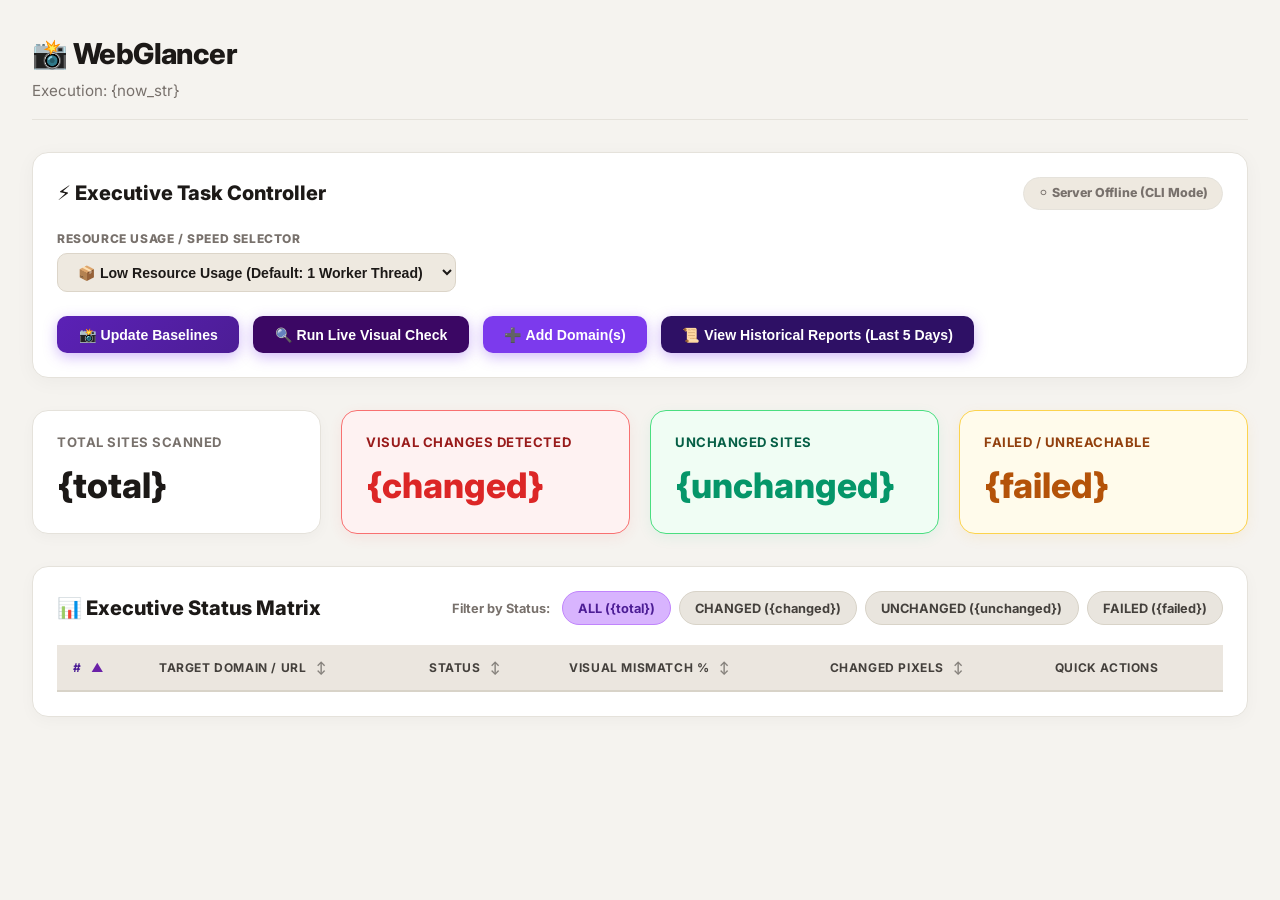
==== monitor/web/index.html @ 9c3ec3ea "Update header subtitle to only display Execution time" ====
<!DOCTYPE html>
<html lang="en">
<head>
    <meta charset="UTF-8">
    <meta name="viewport" content="width=device-width, initial-scale=1.0">
    <title>WebGlancer - Dashboard</title>
    <link href="https://fonts.googleapis.com/css2?family=Inter:wght@400;600;700;800&display=swap" rel="stylesheet">
    <link rel="stylesheet" href="styles.css">
</head>
<body>
    <div class="header">
        <h1>📸 WebGlancer</h1>
        <p>Execution: {now_str}</p>
    </div>

    <!-- Executive Task Control Panel -->
    <div class="control-panel-card">
        <div class="control-panel-header">
            <div class="panel-title">
                <h2>⚡ Executive Task Controller</h2>
            </div>
            <div id="serverStatusBadge" class="server-badge offline">
                Checking server status...
            </div>
        </div>
        <div class="control-panel-body">
            <div class="control-group">
                <label for="speedSelect">Resource Usage / Speed Selector</label>
                <select id="speedSelect" class="control-select">
                    <option value="low" selected>📦 Low Resource Usage (Default: 1 Worker Thread)</option>
                    <option value="medium">⚡ Medium Speed (4 Worker Threads)</option>
                    <option value="high">🚀 High Speed (8 Worker Threads)</option>
                </select>
            </div>
            <div class="button-group">
                <button id="btn-update-baseline" class="btn-action btn-update-baseline" onclick="triggerTask('update')">
                    📸 Update Baselines
                </button>
                <button id="btn-live-check" class="btn-action btn-live-check" onclick="triggerTask('check')">
                    🔍 Run Live Visual Check
                </button>
                <button id="btn-toggle-add-domain" class="btn-action btn-add-domain button-rh" data-rh-target="addDomainCard" onclick="toggleAddDomainCard()">
                    ➕ Add Domain(s)
                </button>
                <button id="btn-toggle-history" class="btn-action btn-history button-rh" data-rh-target="historyCard" onclick="toggleHistoryCard()">
                    📜 View Historical Reports (Last 5 Days)
                </button>
            </div>
        </div>
    </div>

    <!-- Add Domain Expandable Card -->
    <div id="addDomainCard" class="add-domain-card hidden">
        <div class="add-domain-header">
            <h3>➕ Add New Domain(s) for Monitoring</h3>
            <button onclick="toggleAddDomainCard()" style="background:none; border:none; color:var(--text-muted); cursor:pointer; font-size:1.2rem;">✖</button>
        </div>
        <p style="font-size:0.85rem; color:var(--text-muted); margin-bottom:0.75rem;">Enter one or multiple target domain URLs below (e.g. <code>https://example.com</code>, one per line):</p>
        <textarea id="newDomainsTextarea" class="add-domain-textarea" placeholder="https://example.com&#10;https://news.ycombinator.com"></textarea>
        <div class="add-domain-actions">
            <label class="checkbox-label">
                <input type="checkbox" id="autoBaselineCheckbox" checked>
                📸 Automatically capture initial baseline screenshot for newly added domain(s)
            </label>
            <div style="display:flex; gap:0.5rem;">
                <button class="btn-action" style="background:#e9e5de; color:#1c1917; box-shadow:none;" onclick="toggleAddDomainCard()">Cancel</button>
                <button id="btn-submit-add-domain" class="btn-action btn-add-domain" onclick="submitAddDomains()">Add to Monitoring</button>
            </div>
        </div>
    </div>

    <!-- Historical Reports Expandable Card -->
    <div id="historyCard" class="history-card hidden">
        <div class="history-header">
            <div>
                <h3 style="display:flex; align-items:center; gap:0.5rem; color:#1c1917; font-size:1.15rem; font-weight:800;">
                    📜 Historical Reports Archive (5-Day Retention Window)
                </h3>
                <p style="font-size:0.85rem; color:var(--text-muted); margin-top:0.25rem;">
                    The suite automatically retains 1 report per calendar day for up to 5 days. Click <strong>View Report</strong> below to inspect any previous execution report.
                </p>
            </div>
            <button onclick="toggleHistoryCard()" style="background:none; border:none; color:var(--text-muted); cursor:pointer; font-size:1.2rem;">✖</button>
        </div>
        <div id="historyGrid" class="history-grid">
            <!-- Dynamically populated -->
        </div>
    </div>

    <!-- Live Task Progress Banner -->
    <div id="progressContainer" class="progress-banner hidden">
        <div class="progress-header">
            <div class="progress-title">
                <span class="spinner"></span>
                <span id="progressTaskTitle">Executing Task...</span>
            </div>
            <div id="progressSpeedBadge" class="speed-badge">Low Resource (1 Worker)</div>
        </div>
        <div class="progress-bar-wrapper">
            <div id="progressBarFill" class="progress-bar-fill" style="width: 0%;"></div>
        </div>
        <div class="progress-details">
            <span id="progressPercentageText">0% Completed (0/0)</span>
            <span id="progressActiveUrl">Initializing...</span>
        </div>
        <div id="progressLogBox" class="progress-log-box"></div>
    </div>

    <!-- Executive Summary Cards -->
    <div class="summary-cards">
        <div class="card card-total">
            <div class="title">Total Sites Scanned</div>
            <div class="value">{total}</div>
        </div>
        <div class="card card-changed">
            <div class="title">Visual Changes Detected</div>
            <div class="value">{changed}</div>
        </div>
        <div class="card card-unchanged">
            <div class="title">Unchanged Sites</div>
            <div class="value">{unchanged}</div>
        </div>
        <div class="card card-failed">
            <div class="title">Failed / Unreachable</div>
            <div class="value">{failed}</div>
        </div>
    </div>

    <!-- Executive Summary Table Card -->
    <div class="summary-table-card">
        <div class="summary-table-header">
            <h2>📊 Executive Status Matrix</h2>
            <div class="table-filter-bar">
                <span style="font-size:0.8rem; color:var(--text-muted); font-weight:700; margin-right:0.25rem;">Filter by Status:</span>
                <span class="filter-chip active" onclick="setStatusFilter('ALL', this)">ALL ({total})</span>
                <span class="filter-chip" onclick="setStatusFilter('CHANGED', this)">CHANGED ({changed})</span>
                <span class="filter-chip" onclick="setStatusFilter('UNCHANGED', this)">UNCHANGED ({unchanged})</span>
                <span class="filter-chip" onclick="setStatusFilter('FAILED', this)">FAILED ({failed})</span>
            </div>
        </div>
        <div class="table-responsive">
            <table class="summary-table">
                <thead>
                    <tr>
                        <th id="th-index" class="sortable active" onclick="handleSort('index')"># <span id="sort-icon-index" class="sort-icon">▲</span></th>
                        <th id="th-url" class="sortable" onclick="handleSort('url')">Target Domain / URL <span id="sort-icon-url" class="sort-icon">↕</span></th>
                        <th id="th-status" class="sortable" onclick="handleSort('status')">Status <span id="sort-icon-status" class="sort-icon">↕</span></th>
                        <th id="th-percentage" class="sortable" onclick="handleSort('percentage')">Visual Mismatch % <span id="sort-icon-percentage" class="sort-icon">↕</span></th>
                        <th id="th-changed_pixels" class="sortable" onclick="handleSort('changed_pixels')">Changed Pixels <span id="sort-icon-changed_pixels" class="sort-icon">↕</span></th>
                        <th>Quick Actions</th>
                    </tr>
                </thead>
                <tbody id="summaryTableBody">
                    <!-- Populated dynamically via JS -->
                </tbody>
            </table>
        </div>
    </div>

    <div id="app">
        <!-- Snapshot blocks populated dynamically via JS -->
    </div>

    <!-- Floating Smooth Scroll To Top Button -->
    <button id="scrollToTopBtn" class="scroll-top-btn" onclick="scrollToTop()" title="Scroll back to top">
        <svg viewBox="0 0 24 24"><path d="M12 4l-8 8h5v8h6v-8h5z"/></svg>
        <span>Top</span>
    </button>

    <script>
        window.initialReportData = {report_data_json};
        window.initialHistoryData = {history_data_json};
    </script>
    <script src="app.js"></script>
</body>
</html>
---- monitor/web/styles.css ----
/* styles.css - WebGlancer Light Design System */
:root {
    --bg-main: #f5f3ef;
    --bg-card: #ffffff;
    --border-color: #e5e2db;
    --text-primary: #1c1917;
    --text-muted: #78716c;
    --accent-changed: #dc2626;
    --accent-unchanged: #059669;
    --accent-failed: #b45309;
    --accent-blue: #0284c7;
    --accent-purple: #7c3aed;
    --accent-dark-purple: #3b0764;
}
* { box-sizing: border-box; margin: 0; padding: 0; }
html { scroll-behavior: smooth; }
body {
    font-family: 'Inter', system-ui, -apple-system, sans-serif;
    background-color: var(--bg-main);
    color: var(--text-primary);
    padding: 2rem;
    line-height: 1.5;
}
.header {
    margin-bottom: 2rem;
    border-bottom: 1px solid var(--border-color);
    padding-bottom: 1rem;
}
.header h1 { font-size: 1.8rem; font-weight: 800; color: #1c1917; display: flex; align-items: center; gap: 0.5rem; letter-spacing: -0.02em; }
.header p { color: var(--text-muted); font-size: 0.95rem; margin-top: 0.3rem; }

.summary-cards {
    display: grid;
    grid-template-columns: repeat(auto-fit, minmax(220px, 1fr));
    gap: 1.25rem;
    margin-bottom: 2rem;
}
.card {
    background: var(--bg-card);
    border: 1px solid var(--border-color);
    border-radius: 16px;
    padding: 1.35rem 1.5rem;
    box-shadow: 0 4px 14px rgba(0, 0, 0, 0.03);
    transition: transform 0.2s ease, box-shadow 0.2s ease;
}
.card:hover {
    transform: translateY(-2px);
    box-shadow: 0 6px 18px rgba(0, 0, 0, 0.06);
}
.card .title { font-size: 0.82rem; text-transform: uppercase; color: var(--text-muted); font-weight: 700; letter-spacing: 0.04em; }
.card .value { font-size: 2.2rem; font-weight: 800; margin-top: 0.4rem; color: #1c1917; }

/* Specific summary card color themes matching designer screenshot */
.card-total {
    background: #ffffff;
    border: 1px solid #e5e2db;
}
.card-changed {
    background: #fef2f2;
    border: 1.5px solid #f87171;
    box-shadow: 0 4px 14px rgba(239, 68, 68, 0.08);
}
.card-changed .title { color: #991b1b; }
.card-changed .value { color: #dc2626; }

.card-unchanged {
    background: #f0fdf4;
    border: 1.5px solid #4ade80;
    box-shadow: 0 4px 14px rgba(16, 185, 129, 0.08);
}
.card-unchanged .title { color: #065f46; }
.card-unchanged .value { color: #059669; }

.card-failed {
    background: #fffbeb;
    border: 1.5px solid #fcd34d;
    box-shadow: 0 4px 14px rgba(245, 158, 11, 0.08);
}
.card-failed .title { color: #92400e; }
.card-failed .value { color: #b45309; }

/* Executive Summary Table & Sort Styles */
.summary-table-card {
    background: var(--bg-card);
    border: 1px solid var(--border-color);
    border-radius: 16px;
    padding: 1.5rem;
    margin-bottom: 2.5rem;
    box-shadow: 0 4px 16px rgba(0, 0, 0, 0.03);
}
.summary-table-header {
    display: flex;
    justify-content: space-between;
    align-items: center;
    flex-wrap: wrap;
    gap: 1rem;
    margin-bottom: 1.25rem;
}
.summary-table-card h2 {
    font-size: 1.25rem;
    font-weight: 800;
    color: #1c1917;
    display: flex;
    align-items: center;
    gap: 0.5rem;
}

.table-filter-bar {
    display: flex;
    align-items: center;
    gap: 0.5rem;
    flex-wrap: wrap;
}
.filter-chip {
    padding: 0.4rem 0.95rem;
    border-radius: 20px;
    font-size: 0.8rem;
    font-weight: 700;
    cursor: pointer;
    background: #e9e5de;
    border: 1px solid #d8d3c8;
    color: #44403c;
    transition: all 0.2s ease;
    user-select: none;
}
.filter-chip:hover, .filter-chip.active {
    background: #d8b4fe;
    color: #4c1d95;
    border-color: #c084fc;
}

.table-responsive {
    overflow-x: auto;
}
.summary-table {
    width: 100%;
    border-collapse: collapse;
    font-size: 0.9rem;
    text-align: left;
}
.summary-table th {
    background: #ebe6df;
    color: #44403c;
    font-weight: 700;
    padding: 0.85rem 1rem;
    border-bottom: 2px solid #d8d3c8;
    text-transform: uppercase;
    font-size: 0.75rem;
    letter-spacing: 0.05em;
}
.summary-table th.sortable {
    cursor: pointer;
    user-select: none;
    transition: background 0.2s ease, color 0.2s ease;
}
.summary-table th.sortable:hover {
    background: #dfd9ce;
    color: #1c1917;
}
.summary-table th.sortable.active {
    color: #4c1d95;
}
.sort-icon {
    display: inline-block;
    margin-left: 0.35rem;
    opacity: 0.6;
    font-size: 0.75rem;
}
.summary-table th.sortable.active .sort-icon {
    opacity: 1;
    color: #6b21a8;
}

.summary-table td {
    padding: 0.9rem 1rem;
    border-bottom: 1px solid #eeebe5;
    vertical-align: middle;
}
.summary-table tr:hover {
    background: #faf8f5;
}

.url-block {
    background: var(--bg-card);
    border: 1px solid var(--border-color);
    border-radius: 16px;
    margin-bottom: 2rem;
    overflow: hidden;
    box-shadow: 0 4px 16px rgba(0, 0, 0, 0.03);
}

/* Badge styling matching screenshot */
.badge {
    padding: 0.3rem 0.85rem;
    border-radius: 20px;
    font-size: 0.78rem;
    font-weight: 800;
    text-transform: uppercase;
    letter-spacing: 0.04em;
    display: inline-block;
}
.badge-changed {
    background: #ffedd5;
    color: #c2410c;
    border: 1.5px solid #fb923c;
}
.badge-unchanged {
    background: #e0f2fe;
    color: #0369a1;
    border: 1.5px solid #38bdf8;
}
.badge-failed {
    background: #fef3c7;
    color: #b45309;
    border: 1.5px solid #f59e0b;
}

.image-grid {
    display: grid;
    grid-template-columns: repeat(auto-fit, minmax(320px, 1fr));
    gap: 1.5rem;
    padding: 1.5rem;
    background: #faf8f5;
}
.img-container {
    background: #ffffff;
    border: 1px solid #e2e8f0;
    border-radius: 10px;
    padding: 0.85rem;
    box-shadow: 0 2px 8px rgba(0, 0, 0, 0.03);
}
.img-title {
    font-size: 0.85rem;
    font-weight: 700;
    margin-bottom: 0.6rem;
    color: var(--text-muted);
    text-align: center;
}
.img-container img {
    width: 100%;
    height: auto;
    border-radius: 6px;
    display: block;
    border: 1px solid #e2e8f0;
}

/* Task Control Panel & Live Progress Banner */
.control-panel-card {
    background: var(--bg-card);
    border: 1px solid var(--border-color);
    border-radius: 16px;
    padding: 1.5rem;
    margin-bottom: 2rem;
    box-shadow: 0 4px 20px rgba(0, 0, 0, 0.04);
}
.control-panel-header {
    display: flex;
    justify-content: space-between;
    align-items: center;
    margin-bottom: 1.25rem;
    flex-wrap: wrap;
    gap: 1rem;
}
.panel-title h2 {
    font-size: 1.25rem;
    font-weight: 800;
    color: #1c1917;
    display: flex;
    align-items: center;
    gap: 0.5rem;
}
.server-badge {
    padding: 0.38rem 0.9rem;
    border-radius: 20px;
    font-size: 0.78rem;
    font-weight: 800;
    display: inline-flex;
    align-items: center;
    gap: 0.4rem;
}
.server-badge.online {
    background: #e9d5ff;
    color: #6b21a8;
    border: 1.5px solid #c084fc;
    box-shadow: 0 0 12px rgba(192, 132, 252, 0.35);
}
.server-badge.offline {
    background: #eee9e0;
    color: var(--text-muted);
    border: 1px solid var(--border-color);
}

.control-panel-body {
    display: flex;
    align-items: center;
    gap: 1.5rem;
    flex-wrap: wrap;
}
.control-group {
    display: flex;
    flex-direction: column;
    gap: 0.35rem;
}
.control-group label {
    font-size: 0.75rem;
    font-weight: 800;
    color: var(--text-muted);
    text-transform: uppercase;
    letter-spacing: 0.05em;
}
.control-select {
    background: #eee9e0;
    color: #1c1917;
    border: 1px solid #dcd5c9;
    padding: 0.6rem 1rem;
    border-radius: 10px;
    font-size: 0.88rem;
    font-weight: 700;
    outline: none;
    cursor: pointer;
    transition: border-color 0.2s ease;
}
.control-select:focus {
    border-color: var(--accent-purple);
}

.button-group {
    display: flex;
    gap: 0.85rem;
    flex-wrap: wrap;
    align-items: center;
}

/* Purple Glow Action Buttons Matching Screenshot */
.btn-action {
    padding: 0.65rem 1.35rem;
    border-radius: 10px;
    font-size: 0.88rem;
    font-weight: 700;
    border: none;
    cursor: pointer;
    transition: all 0.2s ease;
    display: inline-flex;
    align-items: center;
    gap: 0.5rem;
    color: #ffffff;
    box-shadow: 0 4px 14px rgba(124, 58, 237, 0.35);
}

.btn-update-baseline {
    background: linear-gradient(135deg, #5b21b6, #4c1d95);
}
.btn-update-baseline:hover:not(:disabled) {
    background: linear-gradient(135deg, #6d28d9, #5b21b6);
    box-shadow: 0 6px 18px rgba(109, 40, 217, 0.5);
    transform: translateY(-1px);
}

.btn-live-check {
    background: #3b0764;
}
.btn-live-check:hover:not(:disabled) {
    background: #4c1d95;
    box-shadow: 0 6px 18px rgba(76, 29, 149, 0.5);
    transform: translateY(-1px);
}

.btn-add-domain {
    background: #7c3aed;
}
.btn-add-domain:hover:not(:disabled) {
    background: #8b5cf6;
    box-shadow: 0 6px 18px rgba(139, 92, 246, 0.5);
    transform: translateY(-1px);
}

.btn-history {
    background: #2e1065;
}
.btn-history:hover:not(:disabled) {
    background: #3b0764;
    box-shadow: 0 6px 18px rgba(59, 7, 100, 0.5);
    transform: translateY(-1px);
}

.btn-action:disabled {
    opacity: 0.4;
    cursor: not-allowed;
    box-shadow: none;
}

/* Progress Banner */
.progress-banner {
    background: #ffffff;
    border: 1.5px solid var(--accent-purple);
    border-radius: 16px;
    padding: 1.25rem 1.5rem;
    margin-bottom: 2rem;
    box-shadow: 0 8px 30px rgba(124, 58, 237, 0.15);
}
.progress-banner.hidden { display: none; }
.progress-header {
    display: flex;
    justify-content: space-between;
    align-items: center;
    margin-bottom: 0.8rem;
    flex-wrap: wrap;
    gap: 0.5rem;
}
.progress-title {
    font-size: 1rem;
    font-weight: 800;
    color: #1c1917;
    display: flex;
    align-items: center;
    gap: 0.6rem;
}
.speed-badge {
    font-size: 0.75rem;
    font-weight: 800;
    padding: 0.25rem 0.65rem;
    border-radius: 12px;
    background: #e9d5ff;
    color: #6b21a8;
    border: 1px solid #c084fc;
}
.progress-bar-wrapper {
    width: 100%;
    height: 10px;
    background: #eee9e0;
    border-radius: 5px;
    overflow: hidden;
    margin-bottom: 0.8rem;
}
.progress-bar-fill {
    height: 100%;
    background: linear-gradient(90deg, #7c3aed, #a855f7);
    transition: width 0.3s ease;
}
.progress-details {
    display: flex;
    justify-content: space-between;
    font-size: 0.85rem;
    color: var(--text-muted);
    flex-wrap: wrap;
    gap: 0.5rem;
}
.progress-log-box {
    margin-top: 0.8rem;
    max-height: 120px;
    overflow-y: auto;
    background: #f8fafc;
    border: 1px solid #e2e8f0;
    border-radius: 8px;
    padding: 0.6rem 0.8rem;
    font-family: monospace;
    font-size: 0.8rem;
    color: #334155;
}
.spinner {
    width: 16px;
    height: 16px;
    border: 2px solid rgba(124, 58, 237, 0.2);
    border-top-color: var(--accent-purple);
    border-radius: 50%;
    animation: spin 0.8s linear infinite;
    display: inline-block;
}
@keyframes spin { to { transform: rotate(360deg); } }

/* Single-Domain Action Buttons */
.url-header {
    padding: 1rem 1.5rem;
    background: #faf8f5;
    border-bottom: 1px solid var(--border-color);
    display: flex;
    justify-content: space-between;
    align-items: center;
    flex-wrap: wrap;
    gap: 0.75rem;
}
.url-title-wrapper {
    display: flex;
    align-items: center;
    gap: 0.85rem;
    flex-wrap: wrap;
}
.domain-action-buttons {
    display: inline-flex;
    align-items: center;
    gap: 0.4rem;
}
.btn-domain-action {
    padding: 0.35rem 0.8rem;
    border-radius: 8px;
    font-size: 0.78rem;
    font-weight: 700;
    border: none;
    cursor: pointer;
    transition: all 0.2s ease;
    display: inline-flex;
    align-items: center;
    gap: 0.35rem;
}
.btn-domain-update {
    background: #6d28d9;
    color: #ffffff;
    box-shadow: 0 2px 8px rgba(109, 40, 217, 0.3);
}
.btn-domain-update:hover:not(:disabled) {
    background: #5b21b6;
}
.btn-domain-check {
    background: #3b0764;
    color: #ffffff;
    box-shadow: 0 2px 8px rgba(59, 7, 100, 0.3);
}
.btn-domain-check:hover:not(:disabled) {
    background: #4c1d95;
}
.btn-domain-remove {
    background: #f3f4f6;
    color: #374151;
    border: 1px solid #d1d5db;
}
.btn-domain-remove:hover:not(:disabled) {
    background: #e5e7eb;
    color: #111827;
}

/* Reveal & Hide Card Styling (button-rh) */
.button-rh {
    position: relative;
    cursor: pointer;
    transition: all 0.2s ease;
}
.button-rh:active {
    transform: scale(0.98);
}

.add-domain-card {
    background: var(--bg-card);
    border: 1.5px solid #c084fc;
    border-radius: 16px;
    padding: 1.5rem;
    margin-bottom: 2rem;
    box-shadow: 0 8px 30px rgba(192, 132, 252, 0.2);
    transition: all 0.3s ease;
}
.add-domain-card.hidden { display: none; }
.add-domain-header {
    display: flex;
    justify-content: space-between;
    align-items: center;
    margin-bottom: 1rem;
}
.add-domain-header h3 {
    font-size: 1.1rem;
    font-weight: 800;
    color: #1c1917;
    display: flex;
    align-items: center;
    gap: 0.5rem;
}
.add-domain-textarea {
    width: 100%;
    height: 90px;
    background: #faf8f5;
    color: #1c1917;
    border: 1px solid var(--border-color);
    border-radius: 10px;
    padding: 0.75rem 1rem;
    font-family: monospace;
    font-size: 0.88rem;
    margin-bottom: 1rem;
    outline: none;
    resize: vertical;
    box-sizing: border-box;
}
.add-domain-textarea:focus {
    border-color: var(--accent-purple);
}
.add-domain-actions {
    display: flex;
    justify-content: space-between;
    align-items: center;
    flex-wrap: wrap;
    gap: 1rem;
}
.checkbox-label {
    display: inline-flex;
    align-items: center;
    gap: 0.5rem;
    font-size: 0.85rem;
    color: var(--text-muted);
    cursor: pointer;
}

/* Summary Table Action Cell Buttons matching Screenshot */
.table-action-cell {
    display: flex;
    align-items: center;
    gap: 0.4rem;
}
.btn-sm-action {
    padding: 0.35rem 0.75rem;
    border-radius: 8px;
    font-size: 0.78rem;
    font-weight: 700;
    border: none;
    cursor: pointer;
    transition: all 0.2s ease;
    display: inline-flex;
    align-items: center;
    gap: 0.3rem;
}
.btn-sm-update {
    background: #6d28d9;
    color: #ffffff;
    box-shadow: 0 2px 8px rgba(109, 40, 217, 0.35);
}
.btn-sm-update:hover:not(:disabled) {
    background: #5b21b6;
}
.btn-sm-check {
    background: #3b0764;
    color: #ffffff;
    box-shadow: 0 2px 8px rgba(59, 7, 100, 0.35);
}
.btn-sm-check:hover:not(:disabled) {
    background: #4c1d95;
}
.btn-sm-remove {
    background: #f3f4f6;
    color: #374151;
    border: 1px solid #d1d5db;
}
.btn-sm-remove:hover:not(:disabled) {
    background: #e5e7eb;
    color: #111827;
}

.summary-table .btn-jump {
    display: inline-flex;
    align-items: center;
    gap: 0.3rem;
    padding: 0.35rem 0.85rem;
    background: #7c3aed;
    color: #ffffff;
    border: none;
    border-radius: 8px;
    text-decoration: none;
    font-size: 0.78rem;
    font-weight: 700;
    box-shadow: 0 4px 12px rgba(124, 58, 237, 0.4);
    transition: all 0.2s ease;
}
.summary-table .btn-jump:hover {
    background: #8b5cf6;
    box-shadow: 0 6px 16px rgba(139, 92, 246, 0.5);
    transform: translateY(-1px);
}

/* Scroll to Top Floating Button */
.scroll-top-btn {
    position: fixed;
    bottom: 2rem;
    right: 2rem;
    z-index: 1000;
    display: flex;
    align-items: center;
    gap: 0.5rem;
    padding: 0.75rem 1.25rem;
    background: #ffffff;
    border: 1.5px solid var(--accent-purple);
    color: var(--accent-purple);
    border-radius: 50px;
    font-size: 0.85rem;
    font-weight: 800;
    cursor: pointer;
    box-shadow: 0 8px 24px rgba(124, 58, 237, 0.25);
    opacity: 0;
    visibility: hidden;
    transform: translateY(20px);
    transition: all 0.3s cubic-bezier(0.4, 0, 0.2, 1);
    user-select: none;
}
.scroll-top-btn.visible {
    opacity: 1;
    visibility: visible;
    transform: translateY(0);
}
.scroll-top-btn:hover {
    background: var(--accent-purple);
    color: #ffffff;
    box-shadow: 0 12px 32px rgba(124, 58, 237, 0.4);
}
.scroll-top-btn svg {
    width: 16px;
    height: 16px;
    fill: currentColor;
    transition: transform 0.2s ease;
}
.scroll-top-btn:hover svg {
    transform: translateY(-2px);
}

/* Historical Reports Archive Styles */
.history-card {
    background: var(--bg-card);
    border: 1.5px solid #a855f7;
    border-radius: 16px;
    padding: 1.5rem;
    margin-bottom: 2rem;
    box-shadow: 0 10px 25px -5px rgba(168, 85, 247, 0.25);
    animation: fadeIn 0.25s ease-out;
}
.history-card.hidden { display: none; }
.history-header {
    display: flex;
    justify-content: space-between;
    align-items: flex-start;
    margin-bottom: 1.25rem;
    border-bottom: 1px solid var(--border-color);
    padding-bottom: 0.75rem;
}
.history-grid {
    display: grid;
    grid-template-columns: repeat(auto-fill, minmax(260px, 1fr));
    gap: 1rem;
}
.history-item-card {
    background: #faf8f5;
    border: 1px solid var(--border-color);
    border-radius: 12px;
    padding: 1.1rem;
    display: flex;
    flex-direction: column;
    justify-content: space-between;
    gap: 0.85rem;
    transition: all 0.2s ease;
}
.history-item-card:hover {
    border-color: #8b5cf6;
    transform: translateY(-2px);
    box-shadow: 0 6px 16px rgba(139, 92, 246, 0.2);
}
.history-item-card.is-today {
    border-color: var(--accent-purple);
    background: #f3e8ff;
}
.history-card-badge {
    display: inline-block;
    font-size: 0.75rem;
    font-weight: 800;
    padding: 0.2rem 0.6rem;
    border-radius: 20px;
    text-transform: uppercase;
    letter-spacing: 0.05em;
}
.badge-today {
    background: #e9d5ff;
    color: #6b21a8;
    border: 1px solid #c084fc;
}
.badge-archive {
    background: #e9e5de;
    color: var(--text-muted);
    border: 1px solid #d8d3c8;
}
.btn-view-report {
    padding: 0.55rem 1rem;
    background: #7c3aed;
    color: #ffffff;
    border: none;
    border-radius: 8px;
    font-size: 0.85rem;
    font-weight: 700;
    cursor: pointer;
    text-align: center;
    text-decoration: none;
    transition: all 0.2s;
    display: block;
    box-shadow: 0 4px 12px rgba(124, 58, 237, 0.35);
}
.btn-view-report:hover {
    background: #8b5cf6;
    box-shadow: 0 6px 16px rgba(139, 92, 246, 0.45);
}
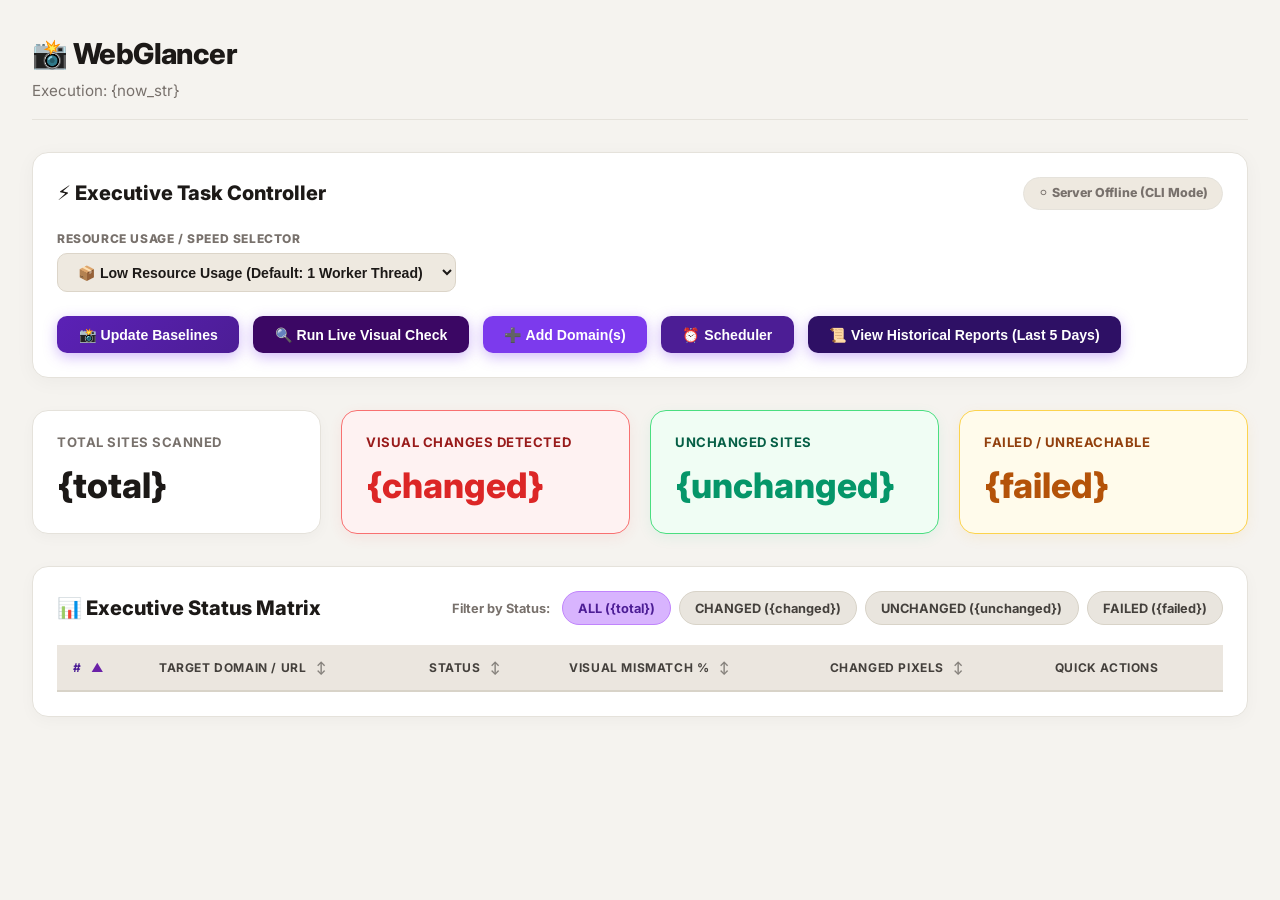
==== commit 79d0dfbe: "Add automated live scan scheduler card with button-rh pattern, 12-hour AM/PM time, timezone selectio" ====
--- a/monitor/web/index.html
+++ b/monitor/web/index.html
@@ -42,6 +42,9 @@
                 <button id="btn-toggle-add-domain" class="btn-action btn-add-domain button-rh" data-rh-target="addDomainCard" onclick="toggleAddDomainCard()">
                     ➕ Add Domain(s)
                 </button>
+                <button id="btn-toggle-schedule" class="btn-action btn-schedule button-rh" data-rh-target="scheduleCard" onclick="toggleScheduleCard()">
+                    ⏰ Scheduler
+                </button>
                 <button id="btn-toggle-history" class="btn-action btn-history button-rh" data-rh-target="historyCard" onclick="toggleHistoryCard()">
                     📜 View Historical Reports (Last 5 Days)
                 </button>
@@ -65,6 +68,101 @@
             <div style="display:flex; gap:0.5rem;">
                 <button class="btn-action" style="background:#e9e5de; color:#1c1917; box-shadow:none;" onclick="toggleAddDomainCard()">Cancel</button>
                 <button id="btn-submit-add-domain" class="btn-action btn-add-domain" onclick="submitAddDomains()">Add to Monitoring</button>
+            </div>
+        </div>
+    </div>
+
+    <!-- Automated Live Scan Scheduler Expandable Card -->
+    <div id="scheduleCard" class="schedule-card hidden">
+        <div class="schedule-header">
+            <div>
+                <h3 style="display:flex; align-items:center; gap:0.5rem; color:#1c1917; font-size:1.15rem; font-weight:800;">
+                    ⏰ Automated Live Scan Scheduler
+                </h3>
+                <p style="font-size:0.85rem; color:var(--text-muted); margin-top:0.25rem;">
+                    Configure automated periodic live scans with specific times, AM/PM, timezone selection, and background execution.
+                </p>
+            </div>
+            <button onclick="toggleScheduleCard()" style="background:none; border:none; color:var(--text-muted); cursor:pointer; font-size:1.2rem;">✖</button>
+        </div>
+        <div class="schedule-body">
+            <div class="schedule-form-grid">
+                <div class="schedule-field">
+                    <label>Schedule Status</label>
+                    <label class="toggle-switch">
+                        <input type="checkbox" id="scheduleEnableCheckbox">
+                        <span class="slider"></span>
+                        <span id="scheduleStatusText" style="font-size:0.85rem; font-weight:700; margin-left:0.5rem;">Disabled</span>
+                    </label>
+                </div>
+                <div class="schedule-field">
+                    <label for="scheduleFrequencySelect">Frequency Mode</label>
+                    <select id="scheduleFrequencySelect" class="control-select" onchange="handleFrequencyChange()">
+                        <option value="daily" selected>📅 Daily at Specific Time</option>
+                        <option value="1h">⏱️ Every 1 Hour</option>
+                        <option value="6h">⏱️ Every 6 Hours</option>
+                        <option value="12h">⏱️ Every 12 Hours</option>
+                    </select>
+                </div>
+                <div id="scheduleTimeGroup" class="schedule-field">
+                    <label>Execution Time (12-Hour Format)</label>
+                    <div style="display:flex; gap:0.4rem; align-items:center;">
+                        <select id="scheduleHourSelect" class="control-select" style="min-width:70px;">
+                            <option value="1">01</option>
+                            <option value="2">02</option>
+                            <option value="3">03</option>
+                            <option value="4">04</option>
+                            <option value="5">05</option>
+                            <option value="6">06</option>
+                            <option value="7">07</option>
+                            <option value="8">08</option>
+                            <option value="9" selected>09</option>
+                            <option value="10">10</option>
+                            <option value="11">11</option>
+                            <option value="12">12</option>
+                        </select>
+                        <span style="font-weight:800; font-size:1.1rem;">:</span>
+                        <select id="scheduleMinuteSelect" class="control-select" style="min-width:70px;">
+                            <option value="0" selected>00</option>
+                            <option value="15">15</option>
+                            <option value="30">30</option>
+                            <option value="45">45</option>
+                        </select>
+                        <select id="scheduleAmpmSelect" class="control-select" style="min-width:75px;">
+                            <option value="AM" selected>AM</option>
+                            <option value="PM">PM</option>
+                        </select>
+                    </div>
+                </div>
+                <div class="schedule-field">
+                    <label for="scheduleTimezoneSelect">Timezone Selection</label>
+                    <select id="scheduleTimezoneSelect" class="control-select">
+                        <option value="UTC">🌍 UTC (Universal Time)</option>
+                        <option value="Asia/Kolkata">🇮🇳 Asia/Kolkata (IST - UTC+5:30)</option>
+                        <option value="America/New_York">🇺🇸 America/New_York (EST/EDT)</option>
+                        <option value="America/Los_Angeles">🇺🇸 America/Los_Angeles (PST/PDT)</option>
+                        <option value="Europe/London">🇬🇧 Europe/London (GMT/BST)</option>
+                        <option value="Europe/Paris">🇫🇷 Europe/Paris (CET/CEST)</option>
+                        <option value="Asia/Tokyo">🇯🇵 Asia/Tokyo (JST)</option>
+                        <option value="Australia/Sydney">🇦🇺 Australia/Sydney (AEST)</option>
+                    </select>
+                </div>
+            </div>
+
+            <div class="schedule-banner">
+                <div style="display:flex; flex-direction:column; gap:0.25rem;">
+                    <span style="font-size:0.75rem; font-weight:800; text-transform:uppercase; color:var(--text-muted);">Next Scheduled Execution</span>
+                    <span id="scheduleNextRunText" style="font-size:1rem; font-weight:800; color:#4c1d95;">Calculating...</span>
+                </div>
+                <div style="display:flex; flex-direction:column; gap:0.25rem; text-align:right;">
+                    <span style="font-size:0.75rem; font-weight:800; text-transform:uppercase; color:var(--text-muted);">Countdown</span>
+                    <span id="scheduleCountdownText" style="font-size:1rem; font-weight:800; color:#7c3aed;">N/A</span>
+                </div>
+            </div>
+
+            <div style="display:flex; justify-content:flex-end; gap:0.75rem; margin-top:1.25rem;">
+                <button class="btn-action" style="background:#e9e5de; color:#1c1917; box-shadow:none;" onclick="toggleScheduleCard()">Cancel</button>
+                <button id="btn-save-schedule" class="btn-action btn-schedule" onclick="submitScheduleConfig()">💾 Save & Activate Schedule</button>
             </div>
         </div>
     </div>
--- a/monitor/web/styles.css
+++ b/monitor/web/styles.css
@@ -371,6 +371,15 @@
 .btn-add-domain:hover:not(:disabled) {
     background: #8b5cf6;
     box-shadow: 0 6px 18px rgba(139, 92, 246, 0.5);
+    transform: translateY(-1px);
+}
+
+.btn-schedule {
+    background: #4c1d95;
+}
+.btn-schedule:hover:not(:disabled) {
+    background: #5b21b6;
+    box-shadow: 0 6px 18px rgba(91, 33, 182, 0.5);
     transform: translateY(-1px);
 }
 
@@ -787,3 +796,94 @@
     background: #8b5cf6;
     box-shadow: 0 6px 16px rgba(139, 92, 246, 0.45);
 }
+
+/* Scheduler Card & Toggle Switch Styling */
+.schedule-card {
+    background: var(--bg-card);
+    border: 1.5px solid #8b5cf6;
+    border-radius: 16px;
+    padding: 1.5rem;
+    margin-bottom: 2rem;
+    box-shadow: 0 10px 25px -5px rgba(139, 92, 246, 0.25);
+    animation: fadeIn 0.25s ease-out;
+}
+.schedule-card.hidden { display: none; }
+.schedule-header {
+    display: flex;
+    justify-content: space-between;
+    align-items: flex-start;
+    margin-bottom: 1.25rem;
+    border-bottom: 1px solid var(--border-color);
+    padding-bottom: 0.75rem;
+}
+.schedule-form-grid {
+    display: grid;
+    grid-template-columns: repeat(auto-fit, minmax(220px, 1fr));
+    gap: 1.25rem;
+    margin-bottom: 1.25rem;
+}
+.schedule-field {
+    display: flex;
+    flex-direction: column;
+    gap: 0.4rem;
+}
+.schedule-field label {
+    font-size: 0.75rem;
+    font-weight: 800;
+    color: var(--text-muted);
+    text-transform: uppercase;
+    letter-spacing: 0.05em;
+}
+
+.toggle-switch {
+    position: relative;
+    display: inline-flex;
+    align-items: center;
+    cursor: pointer;
+    user-select: none;
+}
+.toggle-switch input {
+    opacity: 0;
+    width: 0;
+    height: 0;
+}
+.toggle-switch .slider {
+    width: 44px;
+    height: 24px;
+    background-color: #d1d5db;
+    border-radius: 24px;
+    transition: 0.3s;
+    position: relative;
+}
+.toggle-switch .slider:before {
+    content: "";
+    position: absolute;
+    height: 18px;
+    width: 18px;
+    left: 3px;
+    bottom: 3px;
+    background-color: white;
+    border-radius: 50%;
+    transition: 0.3s;
+    box-shadow: 0 2px 4px rgba(0,0,0,0.2);
+}
+.toggle-switch input:checked + .slider {
+    background-color: #7c3aed;
+}
+.toggle-switch input:checked + .slider:before {
+    transform: translateX(20px);
+}
+
+.schedule-banner {
+    background: #f3e8ff;
+    border: 1px solid #c084fc;
+    border-radius: 12px;
+    padding: 1rem 1.25rem;
+    display: flex;
+    justify-content: space-between;
+    align-items: center;
+    margin-top: 1rem;
+    flex-wrap: wrap;
+    gap: 1rem;
+}
+
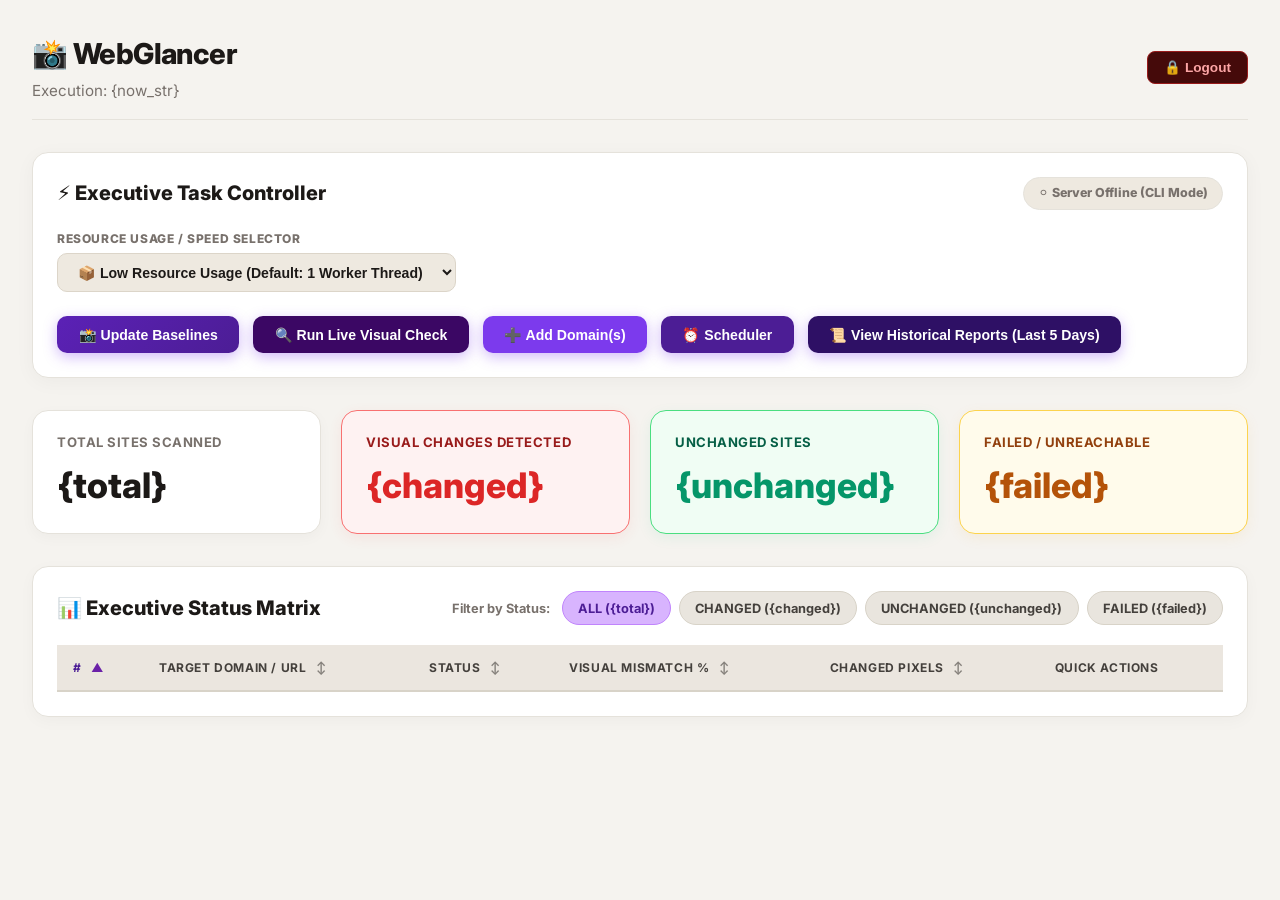
==== commit 0e46d033: "Implement hCaptcha auth, rate limiting lockout, 30-day login audit logs, and Portainer configuration" ====
--- a/monitor/web/index.html
+++ b/monitor/web/index.html
@@ -9,8 +9,15 @@
 </head>
 <body>
     <div class="header">
-        <h1>📸 WebGlancer</h1>
-        <p>Execution: {now_str}</p>
+        <div style="display:flex; justify-content:space-between; align-items:center; flex-wrap:wrap; gap:1rem;">
+            <div>
+                <h1>📸 WebGlancer</h1>
+                <p>Execution: {now_str}</p>
+            </div>
+            <button onclick="handleLogout()" style="background:#450a0a; color:#fca5a5; border:1px solid #991b1b; padding:0.45rem 1rem; border-radius:8px; font-weight:700; font-size:0.85rem; cursor:pointer; display:inline-flex; align-items:center; gap:0.4rem; transition:all 0.2s;" onmouseover="this.style.background='#7f1d1d'" onmouseout="this.style.background='#450a0a'">
+                🔒 Logout
+            </button>
+        </div>
     </div>
 
     <!-- Executive Task Control Panel -->
@@ -105,33 +112,26 @@
                     </select>
                 </div>
                 <div id="scheduleTimeGroup" class="schedule-field">
-                    <label>Execution Time (12-Hour Format)</label>
-                    <div style="display:flex; gap:0.4rem; align-items:center;">
-                        <select id="scheduleHourSelect" class="control-select" style="min-width:70px;">
-                            <option value="1">01</option>
-                            <option value="2">02</option>
-                            <option value="3">03</option>
-                            <option value="4">04</option>
-                            <option value="5">05</option>
-                            <option value="6">06</option>
-                            <option value="7">07</option>
-                            <option value="8">08</option>
-                            <option value="9" selected>09</option>
-                            <option value="10">10</option>
-                            <option value="11">11</option>
-                            <option value="12">12</option>
-                        </select>
-                        <span style="font-weight:800; font-size:1.1rem;">:</span>
-                        <select id="scheduleMinuteSelect" class="control-select" style="min-width:70px;">
-                            <option value="0" selected>00</option>
-                            <option value="15">15</option>
-                            <option value="30">30</option>
-                            <option value="45">45</option>
-                        </select>
-                        <select id="scheduleAmpmSelect" class="control-select" style="min-width:75px;">
-                            <option value="AM" selected>AM</option>
-                            <option value="PM">PM</option>
-                        </select>
+                    <label for="scheduleHourSelect">Execution Time</label>
+                    <div class="wheel-time-picker">
+                        <div class="wheel-column" id="hourWheelColumn">
+                            <input type="text" id="scheduleHourSelect" class="wheel-picker-input" value="09" readonly onwheel="handleWheelScroll(event, 'hour')" onclick="toggleWheelPopup('hourWheelPopup')" placeholder="HH" title="Scroll mouse wheel or click to select hour">
+                            <div class="wheel-popup hidden" id="hourWheelPopup"></div>
+                        </div>
+
+                        <span class="wheel-separator">:</span>
+
+                        <div class="wheel-column" id="minuteWheelColumn">
+                            <input type="text" id="scheduleMinuteSelect" class="wheel-picker-input" value="00" readonly onwheel="handleWheelScroll(event, 'minute')" onclick="toggleWheelPopup('minuteWheelPopup')" placeholder="MM" title="Scroll mouse wheel or click to select minute">
+                            <div class="wheel-popup hidden" id="minuteWheelPopup"></div>
+                        </div>
+
+                        <div class="wheel-column">
+                            <select id="scheduleAmpmSelect" class="control-select ampm-picker">
+                                <option value="AM" selected>AM</option>
+                                <option value="PM">PM</option>
+                            </select>
+                        </div>
                     </div>
                 </div>
                 <div class="schedule-field">
@@ -153,10 +153,6 @@
                 <div style="display:flex; flex-direction:column; gap:0.25rem;">
                     <span style="font-size:0.75rem; font-weight:800; text-transform:uppercase; color:var(--text-muted);">Next Scheduled Execution</span>
                     <span id="scheduleNextRunText" style="font-size:1rem; font-weight:800; color:#4c1d95;">Calculating...</span>
-                </div>
-                <div style="display:flex; flex-direction:column; gap:0.25rem; text-align:right;">
-                    <span style="font-size:0.75rem; font-weight:800; text-transform:uppercase; color:var(--text-muted);">Countdown</span>
-                    <span id="scheduleCountdownText" style="font-size:1rem; font-weight:800; color:#7c3aed;">N/A</span>
                 </div>
             </div>
 
--- a/monitor/web/styles.css
+++ b/monitor/web/styles.css
@@ -887,3 +887,81 @@
     gap: 1rem;
 }
 
+/* Wheel Time Picker Styling - Seamless UI Alignment */
+.wheel-time-picker {
+    display: flex;
+    align-items: center;
+    gap: 0.35rem;
+    position: relative;
+    height: 40px;
+}
+.wheel-column {
+    display: flex;
+    flex-direction: column;
+    align-items: center;
+    position: relative;
+}
+.wheel-picker-input {
+    width: 60px;
+    height: 40px;
+    text-align: center;
+    font-size: 0.95rem;
+    font-weight: 800;
+    color: #1c1917;
+    background: #eee9e0;
+    border: 1px solid #dcd5c9;
+    border-radius: 10px;
+    outline: none;
+    cursor: pointer;
+    user-select: none;
+    transition: all 0.2s ease;
+}
+.wheel-picker-input:hover, .wheel-picker-input:focus {
+    border-color: #7c3aed;
+    background: #f3e8ff;
+    color: #5b21b6;
+    box-shadow: 0 0 0 3px rgba(124, 58, 237, 0.15);
+}
+.wheel-separator {
+    font-size: 1.1rem;
+    font-weight: 900;
+    color: #78716c;
+}
+.ampm-picker {
+    height: 40px;
+    font-weight: 800;
+    min-width: 68px;
+    padding: 0 0.5rem;
+}
+.wheel-popup {
+    position: absolute;
+    top: calc(100% + 4px);
+    left: 50%;
+    transform: translateX(-50%);
+    width: 65px;
+    max-height: 160px;
+    overflow-y: auto;
+    background: #ffffff;
+    border: 1.5px solid #8b5cf6;
+    border-radius: 10px;
+    box-shadow: 0 8px 24px rgba(124, 58, 237, 0.2);
+    z-index: 100;
+    scrollbar-width: thin;
+}
+.wheel-popup.hidden {
+    display: none;
+}
+.wheel-item {
+    padding: 6px 0;
+    text-align: center;
+    font-weight: 700;
+    font-size: 0.9rem;
+    color: #1c1917;
+    cursor: pointer;
+    transition: background 0.15s, color 0.15s;
+}
+.wheel-item:hover, .wheel-item.selected {
+    background: #7c3aed;
+    color: #ffffff;
+}
+
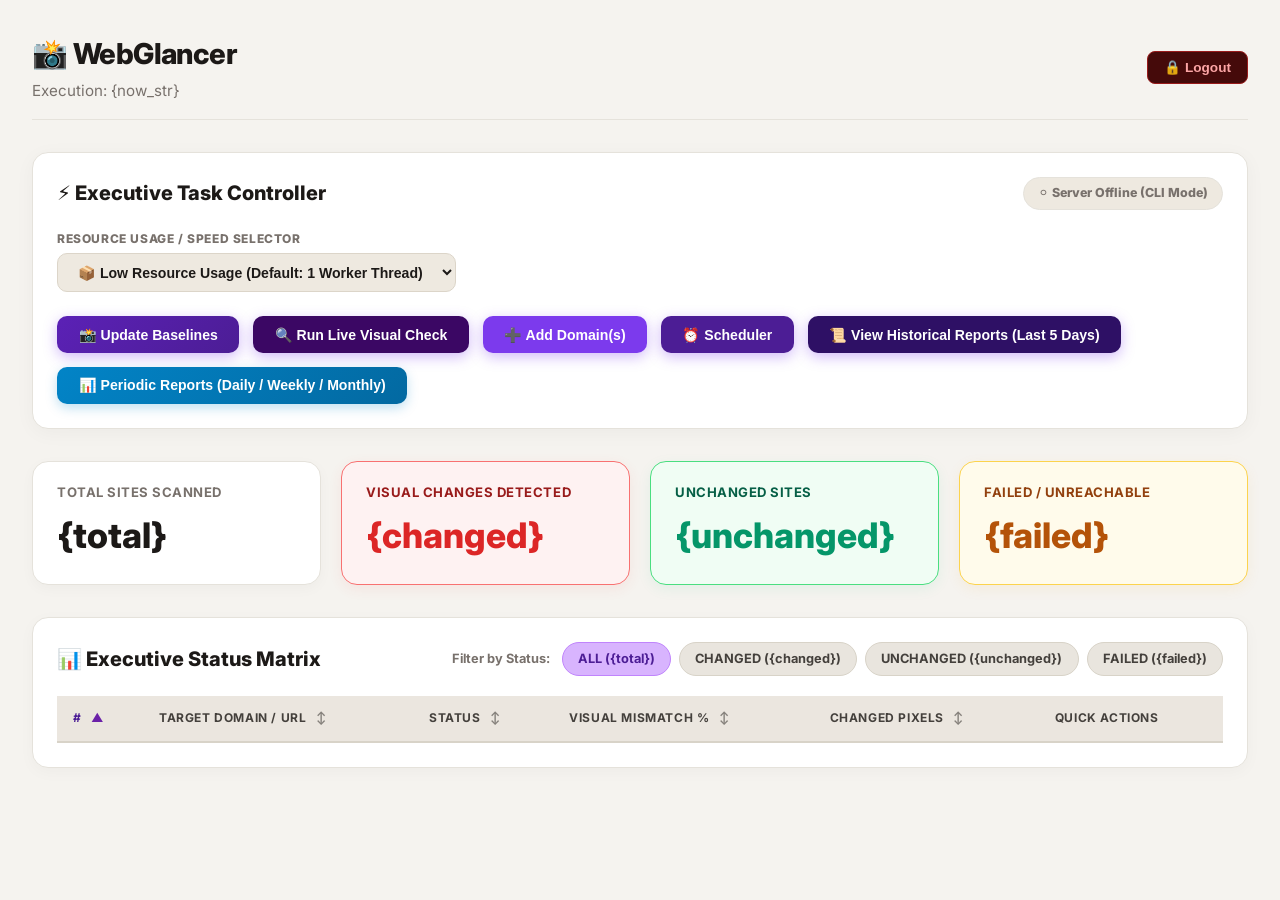
==== commit d3371113: "feat: add daily JSON history, on-demand periodic reports matrix, and 60-day retention" ====
--- a/monitor/web/index.html
+++ b/monitor/web/index.html
@@ -36,7 +36,6 @@
                 <select id="speedSelect" class="control-select">
                     <option value="low" selected>📦 Low Resource Usage (Default: 1 Worker Thread)</option>
                     <option value="medium">⚡ Medium Speed (4 Worker Threads)</option>
-                    <option value="high">🚀 High Speed (8 Worker Threads)</option>
                 </select>
             </div>
             <div class="button-group">
@@ -54,6 +53,9 @@
                 </button>
                 <button id="btn-toggle-history" class="btn-action btn-history button-rh" data-rh-target="historyCard" onclick="toggleHistoryCard()">
                     📜 View Historical Reports (Last 5 Days)
+                </button>
+                <button id="btn-toggle-periodic-reports" class="btn-action btn-periodic-reports button-rh" data-rh-target="periodicReportsCard" onclick="togglePeriodicReportsCard()">
+                    📊 Periodic Reports (Daily / Weekly / Monthly)
                 </button>
             </div>
         </div>
@@ -178,6 +180,70 @@
         </div>
         <div id="historyGrid" class="history-grid">
             <!-- Dynamically populated -->
+        </div>
+    </div>
+
+    <!-- Periodic Reports Expandable Card -->
+    <div id="periodicReportsCard" class="periodic-reports-card hidden">
+        <div class="periodic-header">
+            <div>
+                <h3 style="display:flex; align-items:center; gap:0.5rem; color:#1c1917; font-size:1.15rem; font-weight:800;">
+                    📊 Periodic Visual Change Reports
+                </h3>
+                <p style="font-size:0.85rem; color:var(--text-muted); margin-top:0.25rem;">
+                    Generate aggregated visual mismatch reports on demand across all monitored domains using stored daily JSON records.
+                </p>
+            </div>
+            <button onclick="togglePeriodicReportsCard()" style="background:none; border:none; color:var(--text-muted); cursor:pointer; font-size:1.2rem;">✖</button>
+        </div>
+        <div class="periodic-body">
+            <div class="periodic-controls-bar">
+                <div class="preset-buttons-group">
+                    <span style="font-size:0.82rem; font-weight:700; color:var(--text-muted);">Reporting Period:</span>
+                    <button class="preset-chip" onclick="setPeriodicPreset('daily', this)">Daily (Today)</button>
+                    <button class="preset-chip active" onclick="setPeriodicPreset('weekly', this)">Weekly (Last 7 Days)</button>
+                    <button class="preset-chip" onclick="setPeriodicPreset('monthly', this)">Monthly (Last 30 Days)</button>
+                    <button class="preset-chip" onclick="setPeriodicPreset('custom', this)">Custom Range</button>
+                </div>
+                <div class="date-picker-group">
+                    <div class="date-input-wrap">
+                        <label for="reportStartDate">From:</label>
+                        <input type="date" id="reportStartDate" class="date-input" onchange="handleCustomDateChange()">
+                    </div>
+                    <div class="date-input-wrap">
+                        <label for="reportEndDate">To:</label>
+                        <input type="date" id="reportEndDate" class="date-input" onchange="handleCustomDateChange()">
+                    </div>
+                    <button id="btn-run-periodic-report" class="btn-action btn-periodic-run" onclick="generatePeriodicReport()">
+                        🔍 Generate Report
+                    </button>
+                    <div style="display:flex; gap:0.4rem; margin-left:auto;">
+                        <button id="btn-export-csv" class="btn-export" onclick="downloadPeriodicReport('csv')" title="Export report as CSV">
+                            📥 CSV
+                        </button>
+                        <button id="btn-export-json" class="btn-export" onclick="downloadPeriodicReport('json')" title="Export report as JSON">
+                            📥 JSON
+                        </button>
+                    </div>
+                </div>
+            </div>
+
+            <!-- Periodic Report Info Bar -->
+            <div id="periodicReportInfoBar" class="periodic-info-bar">
+                <!-- Dynamically populated via app.js -->
+            </div>
+
+            <!-- Daily Change Percentage Matrix Table -->
+            <div class="table-responsive" style="margin-top:1.25rem; overflow-x: auto;">
+                <table class="summary-table daily-matrix-table">
+                    <thead id="periodicReportTableHeader">
+                        <!-- Dynamically populated with each date in the period -->
+                    </thead>
+                    <tbody id="periodicReportTableBody">
+                        <tr><td colspan="10" style="text-align:center; padding:1.5rem; color:var(--text-muted);">Select a period and click Generate Report.</td></tr>
+                    </tbody>
+                </table>
+            </div>
         </div>
     </div>
 
--- a/monitor/web/styles.css
+++ b/monitor/web/styles.css
@@ -965,3 +965,365 @@
     color: #ffffff;
 }
 
+/* ==============================================================================
+   Periodic Reports (Daily / Weekly / Monthly / Custom) Styles
+   ============================================================================== */
+
+.btn-periodic-reports {
+    background: linear-gradient(135deg, #0284c7, #0369a1);
+    color: #ffffff;
+    box-shadow: 0 4px 12px rgba(2, 132, 199, 0.25);
+}
+.btn-periodic-reports:hover:not(:disabled) {
+    background: linear-gradient(135deg, #0369a1, #075985);
+    box-shadow: 0 6px 18px rgba(2, 132, 199, 0.35);
+}
+
+.periodic-reports-card {
+    background: var(--bg-card);
+    border: 1.5px solid #0284c7;
+    border-radius: 16px;
+    padding: 1.5rem;
+    margin-bottom: 2rem;
+    box-shadow: 0 8px 30px rgba(2, 132, 199, 0.08);
+    animation: slideDown 0.3s ease-out;
+}
+.periodic-reports-card.hidden {
+    display: none;
+}
+
+.periodic-header {
+    display: flex;
+    justify-content: space-between;
+    align-items: flex-start;
+    border-bottom: 1px solid var(--border-color);
+    padding-bottom: 1rem;
+    margin-bottom: 1.25rem;
+}
+
+.periodic-controls-bar {
+    display: flex;
+    flex-wrap: wrap;
+    gap: 1rem;
+    align-items: center;
+    background: #f8fafc;
+    border: 1px solid #e2e8f0;
+    border-radius: 12px;
+    padding: 1rem;
+    margin-bottom: 1.25rem;
+}
+
+.preset-buttons-group {
+    display: flex;
+    align-items: center;
+    flex-wrap: wrap;
+    gap: 0.4rem;
+}
+
+.preset-chip {
+    background: #ffffff;
+    border: 1px solid #cbd5e1;
+    color: #334155;
+    padding: 0.4rem 0.85rem;
+    border-radius: 20px;
+    font-size: 0.82rem;
+    font-weight: 700;
+    cursor: pointer;
+    transition: all 0.2s ease;
+}
+.preset-chip:hover {
+    border-color: #0284c7;
+    color: #0284c7;
+    background: #f0f9ff;
+}
+.preset-chip.active {
+    background: #0284c7;
+    border-color: #0284c7;
+    color: #ffffff;
+    box-shadow: 0 2px 8px rgba(2, 132, 199, 0.3);
+}
+
+.date-picker-group {
+    display: flex;
+    align-items: center;
+    flex-wrap: wrap;
+    gap: 0.75rem;
+    width: 100%;
+}
+
+.date-input-wrap {
+    display: flex;
+    align-items: center;
+    gap: 0.4rem;
+    font-size: 0.85rem;
+    font-weight: 700;
+    color: #475569;
+}
+
+.date-input {
+    background: #ffffff;
+    border: 1px solid #cbd5e1;
+    border-radius: 8px;
+    padding: 0.4rem 0.65rem;
+    font-size: 0.85rem;
+    font-weight: 600;
+    color: #1e293b;
+    outline: none;
+    transition: border-color 0.2s;
+}
+.date-input:focus {
+    border-color: #0284c7;
+    box-shadow: 0 0 0 3px rgba(2, 132, 199, 0.15);
+}
+
+.btn-periodic-run {
+    background: #0284c7;
+    color: #ffffff;
+    padding: 0.45rem 1.15rem;
+    font-size: 0.85rem;
+    border-radius: 8px;
+    font-weight: 800;
+    cursor: pointer;
+    box-shadow: 0 2px 6px rgba(2, 132, 199, 0.25);
+    transition: all 0.2s ease;
+}
+.btn-periodic-run:hover:not(:disabled) {
+    background: #0369a1;
+}
+
+.btn-export {
+    background: #ffffff;
+    border: 1px solid #cbd5e1;
+    color: #1e293b;
+    padding: 0.4rem 0.85rem;
+    border-radius: 8px;
+    font-size: 0.82rem;
+    font-weight: 700;
+    cursor: pointer;
+    display: inline-flex;
+    align-items: center;
+    gap: 0.3rem;
+    transition: all 0.2s;
+}
+.btn-export:hover:not(:disabled) {
+    background: #f1f5f9;
+    border-color: #94a3b8;
+}
+
+.periodic-kpi-grid {
+    display: grid;
+    grid-template-columns: repeat(auto-fit, minmax(160px, 1fr));
+    gap: 1rem;
+    margin-bottom: 1.25rem;
+}
+
+.periodic-kpi-card {
+    background: #ffffff;
+    border: 1px solid #e2e8f0;
+    border-radius: 12px;
+    padding: 1rem;
+    text-align: center;
+    box-shadow: 0 2px 6px rgba(0, 0, 0, 0.02);
+}
+.periodic-kpi-card .kpi-label {
+    font-size: 0.75rem;
+    font-weight: 800;
+    text-transform: uppercase;
+    color: #64748b;
+    letter-spacing: 0.04em;
+}
+.periodic-kpi-card .kpi-value {
+    font-size: 1.6rem;
+    font-weight: 800;
+    margin-top: 0.25rem;
+    color: #0f172a;
+}
+.periodic-kpi-card.kpi-changed .kpi-value {
+    color: #ea580c;
+}
+.periodic-kpi-card.kpi-unchanged .kpi-value {
+    color: #059669;
+}
+.periodic-kpi-card.kpi-avg .kpi-value {
+    color: #0284c7;
+}
+
+/* Periodic Report Info Bar */
+.periodic-info-bar {
+    display: flex;
+    flex-wrap: wrap;
+    gap: 0.75rem;
+    align-items: center;
+    background: #f8fafc;
+    border: 1px solid #e2e8f0;
+    border-radius: 10px;
+    padding: 0.75rem 1rem;
+    margin-top: 1rem;
+}
+
+.periodic-info-bar .info-badge {
+    font-size: 0.82rem;
+    color: #475569;
+    background: #ffffff;
+    border: 1px solid #cbd5e1;
+    border-radius: 6px;
+    padding: 0.3rem 0.65rem;
+}
+
+.periodic-info-bar .info-badge strong {
+    color: #0f172a;
+    font-weight: 700;
+}
+
+/* Daily Change Percentage Matrix Table */
+.daily-matrix-table {
+    border-collapse: separate;
+    border-spacing: 0;
+    width: 100%;
+}
+
+.daily-matrix-table th {
+    background: #f5f3ef;
+    color: #44403c;
+    font-weight: 800;
+    font-size: 0.78rem;
+    text-transform: uppercase;
+    letter-spacing: 0.04em;
+    padding: 0.75rem 0.6rem;
+    border-bottom: 2px solid #e5e2db;
+    white-space: nowrap;
+}
+
+.daily-matrix-table td {
+    padding: 0.65rem 0.6rem;
+    border-bottom: 1px solid #f1efe9;
+    font-size: 0.82rem;
+    white-space: nowrap;
+}
+
+.matrix-pct-changed {
+    display: inline-block;
+    padding: 0.2rem 0.55rem;
+    background: #fff7ed;
+    border: 1px solid #fed7aa;
+    color: #ea580c;
+    font-weight: 800;
+    border-radius: 6px;
+    font-size: 0.82rem;
+    letter-spacing: -0.01em;
+}
+
+.matrix-pct-unchanged {
+    display: inline-block;
+    padding: 0.2rem 0.55rem;
+    background: #f0fdf4;
+    border: 1px solid #bbf7d0;
+    color: #16a34a;
+    font-weight: 700;
+    border-radius: 6px;
+    font-size: 0.82rem;
+}
+
+.matrix-pct-failed {
+    display: inline-block;
+    padding: 0.2rem 0.55rem;
+    background: #fef2f2;
+    border: 1px solid #fca5a5;
+    color: #dc2626;
+    font-weight: 700;
+    border-radius: 6px;
+    font-size: 0.78rem;
+}
+
+/* Timeline pill breakdown in table */
+.timeline-pills {
+    display: flex;
+    gap: 4px;
+    align-items: center;
+    flex-wrap: wrap;
+}
+
+.timeline-dot {
+    display: inline-block;
+    width: 22px;
+    height: 22px;
+    border-radius: 6px;
+    text-align: center;
+    line-height: 22px;
+    font-size: 0.65rem;
+    font-weight: 800;
+    color: #ffffff;
+    cursor: default;
+    transition: transform 0.15s;
+}
+.timeline-dot:hover {
+    transform: scale(1.2);
+}
+.timeline-dot.dot-changed {
+    background: #ea580c;
+}
+.timeline-dot.dot-unchanged {
+    background: #10b981;
+}
+.timeline-dot.dot-failed {
+    background: #ef4444;
+}
+.timeline-dot.dot-nodata {
+    background: #cbd5e1;
+    color: #64748b;
+}
+
+/* Specific styling for period status pill matching the user's screenshot */
+.badge-period-changed {
+    background: #fff7ed;
+    border: 1.5px solid #fb923c;
+    color: #ea580c;
+    font-weight: 800;
+    border-radius: 9999px;
+    padding: 0.25rem 0.85rem;
+    display: inline-block;
+    text-transform: uppercase;
+    font-size: 0.78rem;
+    letter-spacing: 0.03em;
+}
+
+.badge-period-unchanged {
+    background: #f0fdf4;
+    border: 1.5px solid #86efac;
+    color: #16a34a;
+    font-weight: 800;
+    border-radius: 9999px;
+    padding: 0.25rem 0.85rem;
+    display: inline-block;
+    text-transform: uppercase;
+    font-size: 0.78rem;
+    letter-spacing: 0.03em;
+}
+
+.badge-period-failed {
+    background: #fef2f2;
+    border: 1.5px solid #fca5a5;
+    color: #dc2626;
+    font-weight: 800;
+    border-radius: 9999px;
+    padding: 0.25rem 0.85rem;
+    display: inline-block;
+    text-transform: uppercase;
+    font-size: 0.78rem;
+    letter-spacing: 0.03em;
+}
+
+.badge-period-nodata {
+    background: #f1f5f9;
+    border: 1.5px solid #cbd5e1;
+    color: #64748b;
+    font-weight: 800;
+    border-radius: 9999px;
+    padding: 0.25rem 0.85rem;
+    display: inline-block;
+    text-transform: uppercase;
+    font-size: 0.78rem;
+    letter-spacing: 0.03em;
+}
+
+
